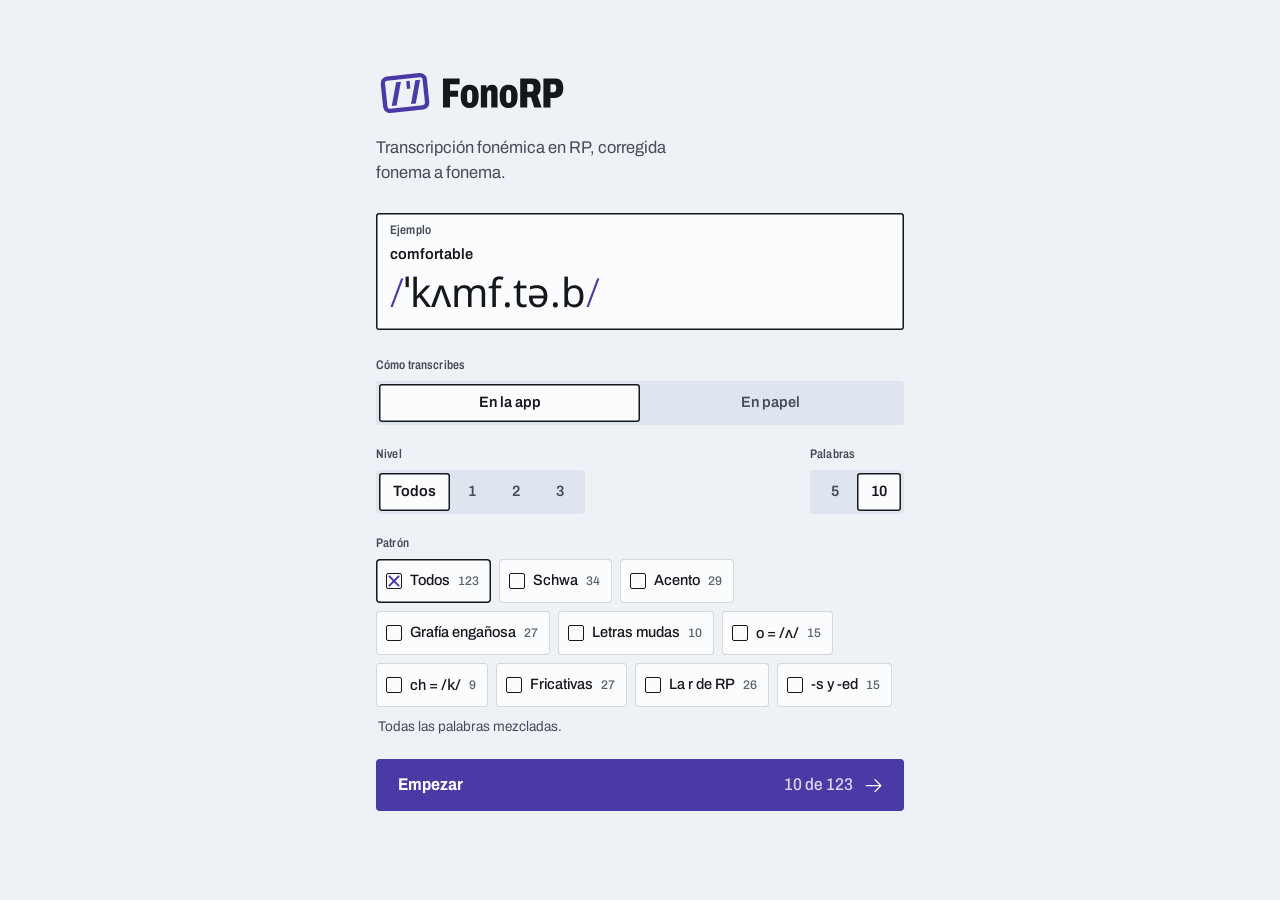
==== index.html @ c911acfd "FonoRP: corrector, app de práctica e identidad de marca - fono.js: normalizador, tokenizador, compar" ====
<!doctype html>
<html lang="es">
<head>
<meta charset="utf-8">
<meta name="viewport" content="width=device-width, initial-scale=1, viewport-fit=cover">
<title>FonoRP</title>
<meta name="description" content="Practica la transcripción fonémica en RP con corrección fonema a fonema.">
<meta name="theme-color" content="#eef1f5" media="(prefers-color-scheme: light)">
<meta name="theme-color" content="#111318" media="(prefers-color-scheme: dark)">
<meta name="apple-mobile-web-app-capable" content="yes">
<meta name="apple-mobile-web-app-status-bar-style" content="default">
<meta name="apple-mobile-web-app-title" content="FonoRP">
<link rel="icon" href="favicon.svg" type="image/svg+xml">
<link rel="apple-touch-icon" href="icons/apple-touch-icon.png">
<link rel="manifest" href="manifest.webmanifest">
<link rel="preload" href="fonts/archivo-latin-standard-normal.woff2" as="font" type="font/woff2" crossorigin>
<link rel="preload" href="fonts/noto-sans-ipa-wght.woff2" as="font" type="font/woff2" crossorigin>
<link rel="stylesheet" href="styles.css">
</head>
<body data-view="home">

<!-- Iconos: Phosphor Icons (regular), MIT. Copiados de @phosphor-icons/core. -->
<svg width="0" height="0" style="position:absolute" aria-hidden="true">
  <!-- Logo FonoRP: sello /ˈ/ (marca/fonorp-sello.svg) -->
  <symbol id="logo-mark" viewBox="0 0 120 120"><g transform="rotate(-6 60 60)" fill="currentColor">
    <path fill-rule="evenodd" d="M26 22h68a14 14 0 0 1 14 14v48a14 14 0 0 1-14 14H26a14 14 0 0 1-14-14V36a14 14 0 0 1 14-14Zm0 9a5 5 0 0 0-5 5v48a5 5 0 0 0 5 5h68a5 5 0 0 0 5-5V36a5 5 0 0 0-5-5Z"/>
    <path d="M30 84 44 36h10L40 84Z"/>
    <path d="M65 36h7v16h-7Z"/>
    <path d="M70 84 84 36h10L80 84Z"/>
  </g></symbol>
  <symbol id="i-speaker" viewBox="0 0 256 256"><path d="M155.51,24.81a8,8,0,0,0-8.42.88L77.25,80H32A16,16,0,0,0,16,96v64a16,16,0,0,0,16,16H77.25l69.84,54.31A8,8,0,0,0,160,224V32A8,8,0,0,0,155.51,24.81ZM32,96H72v64H32ZM144,207.64,88,164.09V91.91l56-43.55Zm54-106.08a40,40,0,0,1,0,52.88,8,8,0,0,1-12-10.58,24,24,0,0,0,0-31.72,8,8,0,0,1,12-10.58ZM248,128a79.9,79.9,0,0,1-20.370,53.34,8,8,0,0,1-11.92-10.67,64,64,0,0,0,0-85.33,8,8,0,1,1,11.92-10.67A79.830,79.830,0,0,1,248,128Z"/></symbol>
  <symbol id="i-backspace" viewBox="0 0 256 256"><path d="M216,40H68.53a16.08,16.08,0,0,0-13.72,7.77L9.14,123.88a8,8,0,0,0,0,8.24l45.67,76.11A16.08,16.08,0,0,0,68.53,216H216a16,16,0,0,0,16-16V56A16,16,0,0,0,216,40ZM61.67,204.12,68.53,200h0ZM216,200H68.53l-43.2-72,43.2-72H216ZM106.34,146.34,124.69,128l-18.35-18.34a8,8,0,0,1,11.32-11.32L136,116.69l18.34-18.35a8,8,0,0,1,11.320,11.32L147.31,128l18.35,18.34a8,8,0,0,1-11.32,11.32L136,139.31l-18.34,18.35a8,8,0,0,1-11.32-11.32Z"/></symbol>
  <symbol id="i-arrow-right" viewBox="0 0 256 256"><path d="M221.66,133.66l-72,72a8,8,0,0,1-11.32-11.32L196.69,136H40a8,8,0,0,1,0-16H196.69L138.34,61.66a8,8,0,0,1,11.32-11.32l72,72A8,8,0,0,1,221.66,133.66Z"/></symbol>
  <symbol id="i-x" viewBox="0 0 256 256"><path d="M205.66,194.34a8,8,0,0,1-11.32,11.32L128,139.31,61.66,205.66a8,8,0,0,1-11.32-11.32L116.69,128,50.34,61.66A8,8,0,0,1,61.66,50.34L128,116.69l66.34-66.35a8,8,0,0,1,11.32,11.32L139.31,128Z"/></symbol>
  <symbol id="i-check" viewBox="0 0 256 256"><path d="M229.66,77.66l-128,128a8,8,0,0,1-11.32,0l-56-56a8,8,0,0,1,11.32-11.32L96,188.69,218.34,66.34a8,8,0,0,1,11.32,11.32Z"/></symbol>
  <symbol id="i-redo" viewBox="0 0 256 256"><path d="M224,128a96,96,0,0,1-94.71,96H128A95.38,95.38,0,0,1,62.1,197.8a8,8,0,0,1,11-11.630A80,80,0,1,0,71.43,71.39a3.07,3.07,0,0,1-.26.25L44.59,96H72a8,8,0,0,1,0,16H24a8,8,0,0,1-8-8V56a8,8,0,0,1,16,0V85.8L60.25,60A96,96,0,0,1,224,128Z"/></symbol>
</svg>

<div class="app">

  <!-- ============ INICIO ============ -->
  <section class="view view-home" id="view-home" aria-labelledby="home-title">
    <header class="home-head">
      <h1 class="brand" id="home-title">
        <svg class="brand-logo" viewBox="0 0 389 120" role="img" aria-label="FonoRP"><use href="#logo-mark" width="120" height="120"/><g class="brand-word" transform="translate(134 30)"><g transform="translate(0 60.00) scale(0.08746 -0.08746)"><path transform="translate(0 0)" d="M52.36981773376465 0V687.5386419296265H446.26868629455566V548.4954557418823H218.5931224822998V395.73493099212646H409.23835945129395V256.3875312805176H218.5931224822998V0Z"/><path transform="translate(444 0)" d="M239.21850395202637 -12Q169.24088287353516 -12 122.119375705719 17.128838539123535Q74.99786853790283 46.25767707824707 51.09414196014404 107.3412070274353Q27.190415382385254 168.42473697662354 27.190415382385254 263.634765625Q27.190415382385254 359.37708854675293 51.09414196014404 420.19447135925293Q74.99786853790283 481.01185417175293 122.119375705719 510.2752480506897Q169.24088287353516 539.5386419296265 239.21850395202637 539.5386419296265Q309.2922487258911 539.5386419296265 356.583779335022 510.2752480506897Q403.87530994415283 481.01185417175293 428.0128893852234 420.19447135925293Q452.15046882629395 359.37708854675293 452.15046882629395 263.634765625Q452.15046882629395 168.42473697662354 428.0128893852234 107.3412070274353Q403.87530994415283 46.25767707824707 356.583779335022 17.128838539123535Q309.2922487258911 -12 239.21850395202637 -12ZM239.21850395202637 105.51383590698242Q261.7506628036499 105.51383590698242 275.0692663192749 116.62418031692505Q288.3878698348999 127.73452472686768 294.27462244033813 153.4525351524353Q300.16137504577637 179.17054557800293 300.16137504577637 221.91098308563232V304.7237825393677Q300.16137504577637 348.20103645324707 294.27462244033813 373.76872396469116Q288.3878698348999 399.33641147613525 275.0692663192749 410.68060874938965Q261.7506628036499 422.02480602264404 239.21850395202637 422.02480602264404Q217.42316150665283 422.02480602264404 204.05353260040283 410.68060874938965Q190.68390369415283 399.33641147613525 184.93170642852783 373.76872396469116Q179.17950916290283 348.20103645324707 179.17950916290283 304.7237825393677V221.91098308563232Q179.17950916290283 179.17054557800293 184.93170642852783 153.4525351524353Q190.68390369415283 127.73452472686768 204.05353260040283 116.62418031692505Q217.42316150665283 105.51383590698242 239.21850395202637 105.51383590698242Z"/><path transform="translate(905 0)" d="M43.815903663635254 0V527.5386419296265H171.14583206176758L180.37197399139404 462.08924865722656H185.16152477264404Q198.7741003036499 488.3351106643677 216.89431190490723 505.59630012512207Q235.01452350616455 522.8574895858765 258.8271927833557 531.1980657577515Q282.6398620605469 539.5386419296265 311.8611354827881 539.5386419296265Q356.9914245605469 539.5386419296265 384.6387429237366 522.1639609336853Q412.28606128692627 504.78927993774414 425.14540243148804 471.38990688323975Q438.0047435760498 437.99053382873535 438.0047435760498 388.26592445373535V0H289.71899223327637V350.0168581008911Q289.71899223327637 363.0575351715088 287.33649158477783 373.360547542572Q284.9539909362793 383.66355991363525 279.8018503189087 390.96625328063965Q274.6497097015381 398.26894664764404 266.67297077178955 402.18321228027344Q258.696231842041 406.09747791290283 247.4368190765381 406.09747791290283Q228.62585163116455 406.09747791290283 216.27962636947632 393.35758924484253Q203.9334011077881 380.6177005767822 197.96946620941162 358.24430799484253Q192.00553131103516 335.87091541290283 192.00553131103516 305.33563804626465V0Z"/><path transform="translate(1366 0)" d="M239.21850395202637 -12Q169.24088287353516 -12 122.119375705719 17.128838539123535Q74.99786853790283 46.25767707824707 51.09414196014404 107.3412070274353Q27.190415382385254 168.42473697662354 27.190415382385254 263.634765625Q27.190415382385254 359.37708854675293 51.09414196014404 420.19447135925293Q74.99786853790283 481.01185417175293 122.119375705719 510.2752480506897Q169.24088287353516 539.5386419296265 239.21850395202637 539.5386419296265Q309.2922487258911 539.5386419296265 356.583779335022 510.2752480506897Q403.87530994415283 481.01185417175293 428.0128893852234 420.19447135925293Q452.15046882629395 359.37708854675293 452.15046882629395 263.634765625Q452.15046882629395 168.42473697662354 428.0128893852234 107.3412070274353Q403.87530994415283 46.25767707824707 356.583779335022 17.128838539123535Q309.2922487258911 -12 239.21850395202637 -12ZM239.21850395202637 105.51383590698242Q261.7506628036499 105.51383590698242 275.0692663192749 116.62418031692505Q288.3878698348999 127.73452472686768 294.27462244033813 153.4525351524353Q300.16137504577637 179.17054557800293 300.16137504577637 221.91098308563232V304.7237825393677Q300.16137504577637 348.20103645324707 294.27462244033813 373.76872396469116Q288.3878698348999 399.33641147613525 275.0692663192749 410.68060874938965Q261.7506628036499 422.02480602264404 239.21850395202637 422.02480602264404Q217.42316150665283 422.02480602264404 204.05353260040283 410.68060874938965Q190.68390369415283 399.33641147613525 184.93170642852783 373.76872396469116Q179.17950916290283 348.20103645324707 179.17950916290283 304.7237825393677V221.91098308563232Q179.17950916290283 179.17054557800293 184.93170642852783 153.4525351524353Q190.68390369415283 127.73452472686768 204.05353260040283 116.62418031692505Q217.42316150665283 105.51383590698242 239.21850395202637 105.51383590698242Z"/><path transform="translate(1827 0)" d="M52.36981773376465 0V687.5386419296265H331.50703525543213Q407.87269020080566 687.5386419296265 452.42734384536743 659.6333756446838Q496.9819974899292 631.7281093597412 516.3538236618042 584.3358769416809Q535.7256498336792 536.9436445236206 535.7256498336792 478.6104049682617Q535.7256498336792 417.85763931274414 517.5397715568542 368.49757289886475Q499.3538932800293 319.13750648498535 458.5272331237793 288.63107681274414L557.9939193725586 0H381.95472526550293L306.63794136047363 240.84206771850586H218.5931224822998V0ZM218.5931224822998 371.6081132888794H305.55768489837646Q339.3878984451294 371.6081132888794 353.880322933197 398.22391080856323Q368.37274742126465 424.83970832824707 368.37274742126465 465.7279453277588Q368.37274742126465 492.92401695251465 361.9583730697632 512.4032649993896Q355.5439987182617 531.8825130462646 341.7359004020691 542.7280468940735Q327.92780208587646 553.5735807418823 303.9430208206177 553.5735807418823H218.5931224822998Z"/><path transform="translate(2376 0)" d="M52.36981773376465 0V687.5386419296265H331.5780143737793Q398.9809284210205 687.5386419296265 441.1127643585205 659.41943359375Q483.2446002960205 631.3002252578735 503.08510160446167 580.6650390625Q522.9256029129028 530.0298528671265 522.9256029129028 462.27293491363525Q522.9256029129028 392.5352773666382 501.53111267089844 339.8783965110779Q480.13662242889404 287.2215156555176 437.5786862373352 257.4302897453308Q395.02075004577637 227.63906383514404 330.5784740447998 227.63906383514404H218.5931224822998V0ZM218.5931224822998 361.8046588897705H293.6000728607178Q326.6528606414795 361.8046588897705 340.8759641647339 388.3199791908264Q355.0990676879883 414.8352994918823 355.0990676879883 457.7870273590088Q355.0990676879883 488.6943073272705 349.10137367248535 509.7078437805176Q343.1036796569824 530.7213802337646 329.17954683303833 541.4124479293823Q315.25541400909424 552.103515625 291.44718742370605 552.103515625H218.5931224822998Z"/></g></g></svg>
      </h1>
      <p class="home-sub">Transcripción fonémica en RP, corregida fonema a fonema.</p>
    </header>

    <div class="specimen" aria-hidden="true">
      <div class="field-label">Ejemplo</div>
      <div class="specimen-row">
        <span class="specimen-word" id="specimen-word">comfortable</span>
        <span class="specimen-ipa ipa"><span class="slash">/</span><span id="specimen-ipa"></span><span class="slash">/</span></span>
      </div>
    </div>

    <form class="setup" id="setup">
      <fieldset class="field">
        <legend class="field-label">Cómo transcribes</legend>
        <div class="segmented mode" id="mode-seg" role="radiogroup" aria-label="Modo"></div>
      </fieldset>

      <div class="field-row">
        <fieldset class="field">
          <legend class="field-label">Nivel</legend>
          <div class="segmented" id="level-seg" role="radiogroup" aria-label="Nivel"></div>
        </fieldset>
        <fieldset class="field">
          <legend class="field-label">Palabras</legend>
          <div class="segmented" id="size-seg" role="radiogroup" aria-label="Palabras por tanda"></div>
        </fieldset>
      </div>

      <fieldset class="field">
        <legend class="field-label">Patrón</legend>
        <div class="chips" id="pattern-chips" role="radiogroup" aria-label="Patrón"></div>
        <p class="pattern-desc" id="pattern-desc"></p>
      </fieldset>

      <button class="btn-primary btn-start" type="submit" id="start-btn">
        <span>Empezar</span>
        <span class="btn-count" id="start-count"></span>
        <svg class="icon" aria-hidden="true"><use href="#i-arrow-right"/></svg>
      </button>
      <p class="setup-empty" id="setup-empty" hidden>No hay palabras con este patrón en este nivel. Prueba otro nivel.</p>
    </form>
  </section>

  <!-- ============ EJERCICIO ============ -->
  <section class="view view-drill" id="view-drill" aria-label="Ejercicio">
    <header class="topbar">
      <button class="icon-btn" id="quit-btn" type="button" aria-label="Salir de la tanda">
        <svg class="icon" aria-hidden="true"><use href="#i-x"/></svg>
      </button>
      <div class="formhead">
        <div class="fh-cell fh-ex">
          <span class="field-label">Ejercicio</span>
          <span class="fh-val" id="progress-count" aria-live="polite"></span>
          <ol class="progress" id="progress" aria-hidden="true"></ol>
        </div>
        <div class="fh-cell fh-meta">
          <span class="field-label">Nivel</span>
          <span class="fh-val" id="meta-level"></span>
        </div>
        <div class="fh-cell fh-pat">
          <span class="field-label">Patrón</span>
          <span class="fh-val fh-pats" id="meta-patterns"></span>
        </div>
      </div>
    </header>

    <div class="stage" id="stage">
      <div class="stage-inner" id="stage-inner">
        <div class="prompt">
          <div class="field-label">Palabra</div>
          <div class="prompt-row">
            <h2 class="word" id="word" lang="en"></h2>
            <button class="audio-btn" id="audio-btn" type="button" aria-label="Escuchar la palabra" hidden>
              <svg class="icon" aria-hidden="true"><use href="#i-speaker"/></svg>
            </button>
          </div>
        </div>

        <div class="answer-block" id="answer-block">
          <div class="field-label">Transcripción</div>
          <div class="answer" id="answer" aria-live="polite">
            <span class="answer-tokens ipa" id="answer-tokens"></span><span class="caret" aria-hidden="true"></span>
            <button class="clear-btn" id="clear-btn" type="button" aria-label="Borrar toda la transcripción" hidden>
              <svg class="icon" aria-hidden="true"><use href="#i-x"/></svg>
            </button>
          </div>
          <div class="stamp" id="stamp" aria-hidden="true" hidden><span class="stamp-main" id="stamp-main"></span><span class="stamp-sub">Tribunal FonoRP</span></div>
        </div>
        <p class="answer-hint" id="answer-hint"></p>

        <div class="feedback" id="feedback" role="status" aria-live="polite" hidden></div>
      </div>
    </div>

    <div class="keyboard" id="keyboard" role="group" aria-label="Tabla de fonemas">
      <div class="kb-vowels" id="kb-vowels"></div>
      <div class="kb-consonants" id="kb-consonants"></div>
      <div class="kb-actions">
        <button class="key key-mark" type="button" data-sym="ˈ" aria-label="Acento primario"><span class="key-sym ipa">ˈ</span><span class="key-ex">tónica</span></button>
        <button class="key key-mark" type="button" data-sym="ˌ" aria-label="Acento secundario"><span class="key-sym ipa">ˌ</span><span class="key-ex">2ª</span></button>
        <button class="key key-mark" type="button" data-sym="." aria-label="Límite de sílaba"><span class="key-sym ipa">.</span><span class="key-ex">sílaba</span></button>
        <button class="key key-del" type="button" id="del-btn" aria-label="Borrar último fonema">
          <svg class="icon" aria-hidden="true"><use href="#i-backspace"/></svg>
        </button>
        <button class="btn-primary btn-check" type="button" id="check-btn">
          <span class="btn-label" id="check-label">Comprobar</span>
        </button>
      </div>
    </div>
  </section>

  <!-- ============ RESUMEN ============ -->
  <section class="view view-summary" id="view-summary" aria-labelledby="summary-title">
    <div class="summary">
      <h2 class="summary-title" id="summary-title">Acta de la tanda</h2>
      <div class="summary-score">
        <div class="stamp stamp-score is-in" aria-hidden="true"><span class="stamp-main"><span id="summary-ok">0</span>/<span id="summary-total">0</span></span><span class="stamp-sub">Tribunal FonoRP</span></div>
        <p class="summary-line" id="summary-line"></p>
      </div>
      <p class="sr-only" id="summary-sr"></p>
      <div class="summary-patterns" id="summary-patterns"></div>
      <ul class="summary-misses" id="summary-misses"></ul>
      <div class="summary-actions">
        <button class="btn-primary" type="button" id="retry-btn">
          <svg class="icon" aria-hidden="true"><use href="#i-redo"/></svg><span>Repetir fallos</span>
        </button>
        <button class="btn-secondary" type="button" id="again-btn">Nueva tanda</button>
        <button class="btn-ghost" type="button" id="home-btn">Inicio</button>
      </div>
    </div>
  </section>

</div>

<script src="fono.js"></script>
<script src="app.js"></script>
</body>
</html>
---- styles.css ----
/* FonoRP · Acta del tribunal
   Mundo: papelería de oposición. Papel de oficio, filetes de tinta de 1.5px, casillas.
   Tinta de tampón violeta = marca y sello APTO. Boli rojo del corrector = error y sello REVISAR.
   Formas: casillas y campos 3px, controles 4px, sello 6px. Nada en píldora. */

@font-face {
  font-family: 'Archivo';
  src: url(fonts/archivo-latin-standard-normal.woff2) format('woff2-variations');
  font-weight: 100 900; font-stretch: 62% 125%; font-display: swap;
}
@font-face {
  font-family: 'IPA';
  src: url(fonts/noto-sans-latin-wght-normal.woff2) format('woff2-variations');
  font-weight: 100 900; font-display: swap; unicode-range: U+0000-00FF;
}
@font-face {
  font-family: 'IPA';
  src: url(fonts/noto-sans-ipa-wght.woff2) format('woff2-variations');
  font-weight: 100 900; font-display: swap; unicode-range: U+014B, U+0250-02FF, U+0329, U+1D00-1DBF;
}
@font-face {
  font-family: 'IPA';
  src: url(fonts/noto-sans-theta-wght.woff2) format('woff2-variations');
  font-weight: 100 900; font-display: swap; unicode-range: U+03B8;
}

:root {
  color-scheme: light dark;
  /* Papel y tinta */
  --bg: #eef1f5;
  --surface: #fbfcfd;
  --surface-2: #dfe5ee;
  --ink: #14171c;
  --muted: #464d58;
  --faint: #59616d;
  --rule: #14171c;
  --rule-soft: rgb(20 23 28 / .16);
  /* Tampón (marca) */
  --stamp: #4a3aa6;
  --stamp-ink: #ffffff;
  --stamp-soft: rgb(74 58 166 / .12);
  --stamp-hover: #3c2e8c;
  /* Boli rojo del corrector */
  --pen: #bf2f1b;
  --pen-soft: rgb(191 47 27 / .1);
  --warn: #8a5808;
  --warn-soft: rgb(138 88 8 / .12);
  /* Bandeja de la tabla fonémica */
  --tray: #14171c;
  --z-vowel: #d9e1ec;
  --z-diph: #cdc5f3;
  --z-cons: #f6f7f9;
  --z-ink: #14171c;
  --z-ex: #3f4752;
  --z-extra-line: #8a93a1;
  --z-extra-ink: #eef1f5;
  --z-mark: #272c35;
  --z-mark-ink: #c3b9f7;
  --z-mark-ex: #b3bac5;
  --shadow: 0 1px 2px rgb(20 23 40 / .06), 0 10px 28px rgb(20 23 40 / .07);

  --ease-out: cubic-bezier(0.23, 1, 0.32, 1);
  --ease-stamp: cubic-bezier(0.2, 1.3, 0.4, 1);

  --font-ui: 'Archivo', ui-sans-serif, system-ui, -apple-system, sans-serif;
  --font-ipa: 'IPA', 'Noto Sans', 'Lucida Sans Unicode', 'Arial Unicode MS', sans-serif;

  --gutter: 16px;
  --line: 1.5px;
  --r-box: 3px;
  --r-ctl: 4px;
  --safe-t: env(safe-area-inset-top, 0px);
  --safe-b: env(safe-area-inset-bottom, 0px);
}

@media (prefers-color-scheme: dark) {
  :root {
    --bg: #111318;
    --surface: #191c23;
    --surface-2: #252a35;
    --ink: #e9edf3;
    --muted: #b0b8c4;
    --faint: #98a1ae;
    --rule: #aeb7c4;
    --rule-soft: rgb(233 237 243 / .14);
    --stamp: #ab9ff2;
    --stamp-ink: #17122f;
    --stamp-soft: rgb(171 159 242 / .15);
    --stamp-hover: #c0b6f6;
    --pen: #ff7d61;
    --pen-soft: rgb(255 125 97 / .13);
    --warn: #e8b04b;
    --warn-soft: rgb(232 176 75 / .14);
    --tray: #08090c;
    --z-vowel: #2e3a4d;
    --z-diph: #3f3577;
    --z-cons: #1a1d24;
    --z-ink: #e9edf3;
    --z-ex: #aab3bf;
    --z-extra-line: #6b7482;
    --z-extra-ink: #e9edf3;
    --z-mark: #171a21;
    --z-mark-ink: #ab9ff2;
    --z-mark-ex: #a3abb7;
    --shadow: 0 1px 2px rgb(0 0 0 / .35), 0 10px 28px rgb(0 0 0 / .3);
  }
}

*, *::before, *::after { box-sizing: border-box; }
html { -webkit-text-size-adjust: 100%; caret-color: var(--stamp); scrollbar-color: var(--rule-soft) transparent; }
body {
  margin: 0; background: var(--bg); color: var(--ink);
  font: 400 16px/1.45 var(--font-ui); font-stretch: 96%;
  -webkit-font-smoothing: antialiased; -webkit-tap-highlight-color: transparent; overscroll-behavior: none;
}
::selection { background: var(--stamp-soft); color: var(--ink); }
button { font: inherit; color: inherit; background: none; border: 0; padding: 0; cursor: pointer; touch-action: manipulation; }
button:focus-visible, [tabindex]:focus-visible { outline: 2px solid var(--stamp); outline-offset: 2px; }
fieldset { border: 0; margin: 0; padding: 0; min-width: 0; }
.ipa { font-family: var(--font-ipa); }
.icon { width: 1.25em; height: 1.25em; fill: currentColor; flex: none; }
.sr-only { position: absolute; width: 1px; height: 1px; overflow: hidden; clip-path: inset(50%); white-space: nowrap; }
[hidden] { display: none !important; }

/* Etiqueta de campo de formulario: pequeña, condensada, sin mayúsculas forzadas */
.field-label { font-size: 12.5px; font-weight: 600; font-stretch: 80%; color: var(--muted); letter-spacing: .01em; line-height: 1.2; }

/* ---------- Vistas ---------- */
.app { min-height: 100dvh; }
.view { display: none; }
body[data-view="home"] .view-home,
body[data-view="drill"] .view-drill,
body[data-view="summary"] .view-summary { display: grid; animation: view-in 240ms var(--ease-out); }
@keyframes view-in { from { opacity: 0; transform: translateY(6px); } }

/* ---------- Botones ---------- */
.btn-primary, .btn-secondary, .btn-ghost {
  display: inline-flex; align-items: center; justify-content: center; gap: 10px;
  min-height: 52px; padding: 0 20px; border-radius: var(--r-ctl);
  font-weight: 700; font-stretch: 88%; font-size: 17px; white-space: nowrap;
  transition: transform 140ms var(--ease-out), background-color 160ms ease, opacity 160ms ease;
}
.btn-primary { background: var(--stamp); color: var(--stamp-ink); }
.btn-secondary { background: transparent; color: var(--ink); box-shadow: inset 0 0 0 var(--line) var(--rule); }
.btn-ghost { color: var(--muted); }
.btn-primary:active, .btn-secondary:active, .btn-ghost:active { transform: scale(0.97); }
.btn-primary:disabled { opacity: .4; cursor: default; transform: none; }
.icon-btn {
  width: 44px; height: 44px; border-radius: var(--r-ctl); display: grid; place-items: center; color: var(--ink); flex: none;
  transition: transform 140ms var(--ease-out), background-color 160ms ease;
}
.icon-btn:active { transform: scale(0.92); background: var(--surface-2); }
@media (hover: hover) and (pointer: fine) {
  .btn-primary:hover:not(:disabled) { background: var(--stamp-hover); }
  .btn-secondary:hover { background: var(--surface-2); }
  .btn-ghost:hover { color: var(--ink); }
  .icon-btn:hover { background: var(--surface-2); }
}

/* ---------- Inicio ---------- */
.view-home {
  max-width: 560px; margin: 0 auto; min-height: 100dvh; align-content: start; gap: 28px;
  padding: calc(var(--safe-t) + 36px) var(--gutter) calc(var(--safe-b) + 24px);
}
.brand { margin: 0; line-height: 0; }
.brand-logo { height: 58px; width: auto; color: var(--stamp); }
.brand-word { fill: var(--ink); }
.home-sub { margin: 14px 0 0; color: var(--muted); font-size: 17px; max-width: 34ch; }

.specimen {
  background: var(--surface); box-shadow: inset 0 0 0 var(--line) var(--rule); border-radius: var(--r-box);
  padding: 10px 14px 14px; display: grid; gap: 6px; min-height: 104px;
}
.specimen-row { display: grid; gap: 2px; }
.specimen-word { font-size: 15px; font-weight: 600; transition: opacity 200ms ease; }
.specimen-ipa { font-size: clamp(30px, 9vw, 40px); line-height: 1.2; white-space: nowrap; overflow: hidden; }
.specimen-ipa .tok { display: inline-block; animation: tok-in 180ms var(--ease-out) both; }
.specimen.is-leaving .specimen-word, .specimen.is-leaving #specimen-ipa { opacity: 0; transition: opacity 180ms ease; }
.slash { color: var(--stamp); font-family: var(--font-ipa); font-weight: 300; }

.setup { display: grid; gap: 22px; }
.field .field-label { margin-bottom: 8px; padding: 0; }
.field-row { display: grid; grid-template-columns: 1fr auto; gap: 16px; }

/* Patrones: casillas de formulario que se marcan con una cruz */
.chips { display: flex; flex-wrap: wrap; gap: 8px; }
.chip {
  min-height: 44px; padding: 0 12px 0 10px; border-radius: var(--r-ctl); display: inline-flex; align-items: center; gap: 8px;
  background: var(--surface); box-shadow: inset 0 0 0 1px var(--rule-soft); font-size: 15px; font-weight: 500;
  transition: transform 140ms var(--ease-out), box-shadow 160ms ease, background-color 160ms ease;
}
.chip-box {
  width: 16px; height: 16px; flex: none; border: var(--line) solid var(--rule); border-radius: 2px; position: relative;
}
.chip-box::before, .chip-box::after {
  content: ''; position: absolute; left: 50%; top: 50%; width: 15px; height: 2px; border-radius: 1px; background: var(--stamp);
  transform: translate(-50%, -50%) rotate(45deg) scaleX(0); transition: transform 160ms var(--ease-out);
}
.chip-box::after { transform: translate(-50%, -50%) rotate(-45deg) scaleX(0); transition-delay: 60ms; }
.chip[aria-checked="true"] { box-shadow: inset 0 0 0 var(--line) var(--rule); }
.chip[aria-checked="true"] .chip-box::before { transform: translate(-50%, -50%) rotate(45deg) scaleX(1); }
.chip[aria-checked="true"] .chip-box::after { transform: translate(-50%, -50%) rotate(-45deg) scaleX(1); }
.chip-count { font-size: 12.5px; color: var(--faint); font-variant-numeric: tabular-nums; }
.chip:active { transform: scale(0.97); }
.chip .ipa { font-size: 15px; }
.pattern-desc { margin: 10px 2px 0; font-size: 14px; color: var(--muted); min-height: 1.45em; }

.segmented {
  display: inline-grid; grid-auto-flow: column; grid-auto-columns: minmax(44px, auto);
  padding: 3px; border-radius: var(--r-ctl); background: var(--surface-2); position: relative; isolation: isolate;
}
.seg { min-height: 38px; padding: 0 14px; border-radius: 3px; font-size: 15px; font-weight: 600; color: var(--muted); transition: color 200ms ease; position: relative; z-index: 1; }
.seg[aria-checked="true"] { color: var(--ink); }
.seg-thumb {
  position: absolute; top: 3px; bottom: 3px; left: 0; border-radius: 3px; z-index: 0;
  background: var(--surface); box-shadow: inset 0 0 0 var(--line) var(--rule);
  transition: transform 240ms var(--ease-out), width 240ms var(--ease-out);
}
.segmented.mode { display: grid; grid-auto-columns: 1fr; }

.btn-start {
  width: 100%; justify-content: space-between; padding: 0 20px 0 22px;
  position: sticky; bottom: calc(var(--safe-b) + 12px); z-index: 3; box-shadow: 0 0 0 12px var(--bg);
}
.btn-count { margin-left: auto; font-weight: 500; opacity: .8; font-variant-numeric: tabular-nums; }
.setup-empty { margin: -8px 0 0; color: var(--pen); font-size: 14px; }

/* ---------- Ejercicio ---------- */
.view-drill { height: 100dvh; grid-template-rows: auto minmax(0, 1fr) auto; padding-top: var(--safe-t); }
.topbar { display: flex; align-items: stretch; gap: 6px; padding: 8px var(--gutter) 4px 6px; }
.formhead {
  flex: 1; display: grid; grid-template-columns: auto auto minmax(0, 1fr); min-width: 0;
  box-shadow: inset 0 0 0 var(--line) var(--rule); border-radius: var(--r-box); background: var(--surface);
}
.fh-cell { padding: 5px 9px 6px; display: grid; align-content: start; gap: 1px; min-width: 0; }
.fh-cell + .fh-cell { box-shadow: inset var(--line) 0 0 var(--rule); }
.fh-val { font-size: 15px; font-weight: 700; font-stretch: 85%; font-variant-numeric: tabular-nums; white-space: nowrap; overflow: hidden; text-overflow: ellipsis; }
.fh-pats { font-weight: 600; }
.progress { list-style: none; margin: 3px 0 0; padding: 0; display: flex; gap: 3px; }
.progress li { width: 8px; height: 8px; border: 1.5px solid var(--rule); border-radius: 1px; transition: background-color 200ms ease, border-color 200ms ease; }
.progress li.is-current { border-color: var(--stamp); background: var(--stamp-soft); }
.progress li.is-ok, .progress li.is-warn { background: var(--ink); }
.progress li.is-bad { background: var(--pen); border-color: var(--pen); }

.stage { overflow-y: auto; overscroll-behavior: contain; -webkit-overflow-scrolling: touch; }
.stage-inner { padding: 10px var(--gutter) 20px; display: grid; grid-template-columns: minmax(0, 1fr); gap: 12px; align-content: start; min-height: 100%; }
.stage-inner > *, .feedback > * { min-width: 0; }
.stage-inner.is-leaving { opacity: 0; transform: translateX(-14px); transition: opacity 150ms ease, transform 150ms ease; }
.stage-inner.is-entering { animation: stage-in 260ms var(--ease-out); }
@keyframes stage-in { from { opacity: 0; transform: translateX(18px); } }

.prompt { background: var(--surface); box-shadow: inset 0 0 0 var(--line) var(--rule); border-radius: var(--r-box); padding: 8px 12px 12px; }
.prompt-row { display: flex; align-items: center; gap: 12px; margin-top: 2px; }
.word {
  margin: 0; font-weight: 850; font-stretch: 70%; letter-spacing: -0.025em; line-height: 1;
  font-size: var(--word-size, 64px); overflow-wrap: anywhere; flex: 1; min-width: 0;
}
.stage.is-review .word { font-size: min(var(--word-size, 64px), 40px); }
.audio-btn {
  width: 48px; height: 48px; border-radius: var(--r-ctl); flex: none; display: grid; place-items: center;
  box-shadow: inset 0 0 0 var(--line) var(--rule); color: var(--stamp); position: relative;
  transition: transform 140ms var(--ease-out);
}
.audio-btn:active { transform: scale(0.92); }
.audio-btn::after { content: ''; position: absolute; inset: 0; border-radius: inherit; box-shadow: 0 0 0 2px var(--stamp); opacity: 0; }
.audio-btn.is-speaking::after { animation: ring 1.1s var(--ease-out) infinite; }
@keyframes ring { 0% { opacity: .55; transform: scale(1); } 100% { opacity: 0; transform: scale(1.4); } }
.voice-note { margin: 6px 0 0; font-size: 12.5px; color: var(--faint); animation: fade-in 240ms ease; }
@keyframes fade-in { from { opacity: 0; } }

/* Transcripción: una casilla por fonema */
.answer-block { position: relative; display: grid; gap: 6px; }
.answer {
  display: flex; align-items: center; flex-wrap: wrap; gap: 4px; min-height: 56px; padding-right: 48px; position: relative;
  font-size: clamp(22px, 6.6vw, 28px); line-height: 1;
}
.answer-tokens { display: contents; }
.answer .tok {
  min-width: 34px; height: 48px; padding: 0 5px; display: inline-flex; align-items: center; justify-content: center;
  background: var(--surface); box-shadow: inset 0 0 0 var(--line) var(--rule); border-radius: 2px;
}
.answer .tok-mark { min-width: 18px; padding: 0 2px; color: var(--stamp); box-shadow: none; background: transparent; border: var(--line) dashed var(--stamp); }
.answer .tok-dot { min-width: 14px; padding: 0; box-shadow: none; background: transparent; color: var(--faint); }
.answer .tok-new { animation: tok-in 150ms var(--ease-out); }
@keyframes tok-in { from { opacity: 0; transform: translateY(5px); } }
.caret { width: 34px; height: 48px; border-radius: 2px; position: relative; flex: none; box-shadow: inset 0 0 0 var(--line) var(--rule-soft); }
.caret::after {
  content: ''; position: absolute; left: 50%; top: 11px; bottom: 11px; width: 2px; margin-left: -1px; background: var(--stamp);
  animation: blink 1.05s steps(1) infinite;
}
@keyframes blink { 50% { opacity: 0; } }
.answer.is-locked .caret { display: none; }
.answer.is-nudge .caret { box-shadow: inset 0 0 0 var(--line) var(--pen); }
.clear-btn {
  position: absolute; right: 0; top: 50%; translate: 0 -50%; width: 44px; height: 44px; border-radius: var(--r-ctl);
  display: grid; place-items: center; color: var(--muted); transition: transform 140ms var(--ease-out);
}
.clear-btn:active { transform: scale(0.9); }
.answer-hint { margin: -2px 0 0; font-size: 13.5px; color: var(--muted); }
.answer-hint .ipa { color: var(--stamp); font-size: 1.3em; line-height: 1; }
.answer-hint.is-nudge { color: var(--pen); }

/* ---------- El sello (movimiento de firma) ---------- */
.stamp {
  --stamp-c: var(--stamp);
  position: absolute; right: 14px; top: -22px; z-index: 2; pointer-events: none;
  display: grid; justify-items: center; gap: 0; padding: 3px 9px 4px;
  color: var(--stamp-c); border: 3px solid var(--stamp-c); border-radius: 6px;
  background: color-mix(in srgb, var(--bg) 72%, transparent);
  transform: rotate(-7deg); opacity: .94;
}
.stamp.is-bad { --stamp-c: var(--pen); }
#stamp { top: -16px; padding: 4px 10px 3px; }
#stamp .stamp-sub { display: none; }
.stamp-main { font-weight: 900; font-stretch: 72%; font-size: 18px; line-height: 1; letter-spacing: .04em; font-variant-numeric: tabular-nums; }
.stamp-sub { font-size: 11px; font-weight: 700; font-stretch: 80%; letter-spacing: .08em; text-transform: uppercase; }
.stamp.is-in { animation: stamp-down 300ms var(--ease-stamp) both; }
@keyframes stamp-down {
  0% { opacity: 0; transform: rotate(-12deg) scale(1.6); }
  60% { opacity: .96; }
  100% { opacity: .94; transform: rotate(-7deg) scale(1); }
}
.answer-block.is-stamped .answer { animation: press 300ms ease-out; }
@keyframes press { 45% { transform: translateY(1.5px); } }

/* ---------- Modo papel ---------- */
.paper-card { background: var(--surface); box-shadow: inset 0 0 0 var(--line) var(--rule); border-radius: var(--r-box); padding: 14px 16px 16px; display: grid; gap: 4px; }
.paper-card strong { font-size: 17px; }
.paper-card p { margin: 0; color: var(--muted); font-size: 15px; max-width: 36ch; }

/* ---------- Corrección ---------- */
.feedback { display: grid; gap: 14px; }
.feedback > * { animation: fb-in 300ms var(--ease-out) both; animation-delay: calc(80ms + var(--d, 0) * 60ms); }
@keyframes fb-in { from { opacity: 0; transform: translateY(6px); } }

.verdict { font-weight: 700; font-stretch: 85%; font-size: 17px; }
.verdict.ok { color: var(--stamp); } .verdict.warn { color: var(--warn); } .verdict.bad { color: var(--pen); } .verdict.neutral { color: var(--ink); }

.model { background: var(--surface); box-shadow: inset 0 0 0 var(--line) var(--rule); border-radius: var(--r-box); padding: 8px 12px 12px; display: grid; gap: 2px; }
.model-ipa { font-family: var(--font-ipa); font-size: clamp(32px, 9.5vw, 44px); line-height: 1.2; }
.model-ipa .tok-mark { color: var(--stamp); }
.model-ipa .tok-dot { color: var(--faint); }
.model-alt { font-size: 14px; color: var(--muted); }
.model-alt .ipa { color: var(--ink); font-size: 17px; }
.model-alt .tok-mark { color: var(--stamp); }

/* Tú / RP en las casillas de la transcripción: misma línea base, salto de línea como la respuesta */
.answer.is-diff { align-items: flex-start; row-gap: 8px; padding-right: 0; }
.dcol { display: inline-grid; grid-template-rows: 13px 44px 26px; gap: 2px; justify-items: stretch; animation: cell-in 240ms var(--ease-out) both; animation-delay: calc(140ms + var(--i, 0) * 30ms); }
@keyframes cell-in { from { opacity: 0; transform: translateY(5px); } }
.dnum { position: relative; z-index: 3; font-family: var(--font-ui); font-size: 12px; font-weight: 800; color: var(--pen); text-align: center; line-height: 14px; font-variant-numeric: tabular-nums; }
.dcell { min-width: 34px; padding: 0 5px; border-radius: 2px; display: flex; align-items: center; justify-content: center; position: relative; }
.dcell.you { background: var(--surface); box-shadow: inset 0 0 0 var(--line) var(--rule); }
.dcell.rp { color: var(--muted); font-size: .78em; }
.dcell.you.is-bad { box-shadow: inset 0 0 0 var(--line) var(--pen); color: var(--pen); background: var(--pen-soft); }
.dcell.you.is-bad::after {
  content: ''; position: absolute; left: 4px; right: 4px; top: 50%; height: 2.5px; border-radius: 2px; background: currentColor;
  transform: rotate(-14deg) scaleX(0); transform-origin: left; animation: strike 220ms var(--ease-out) forwards;
  animation-delay: calc(380ms + var(--i, 0) * 30ms);
}
@keyframes strike { to { transform: rotate(-14deg) scaleX(1); } }
.dcell.you.is-gap { background: transparent; box-shadow: none; border: var(--line) dashed var(--pen); }
.dcell.rp.is-need { color: var(--ink); font-weight: 600; }
.dcell.rp.is-empty { color: var(--faint); }
.dcell .m { color: var(--stamp); }
.dcell .m.is-bad { color: var(--pen); }
.dcell .m.is-warn { color: var(--warn); }
/* Acento primario: más peso que el secundario (sin duplicar el trazo, que se confundiría con ") */
.tok-primary, .m-primary { font-weight: 800; }

.issues { list-style: none; margin: 0; padding: 0; display: grid; gap: 10px; }
.issue { display: grid; grid-template-columns: 22px 1fr; gap: 10px; font-size: 15.5px; line-height: 1.45; }
.issue-n {
  width: 22px; height: 22px; border-radius: 2px; display: grid; place-items: center; margin-top: 1px;
  font-size: 12px; font-weight: 800; box-shadow: inset 0 0 0 var(--line) var(--pen); color: var(--pen);
}
.issue.warn .issue-n { box-shadow: inset 0 0 0 var(--line) var(--warn); color: var(--warn); }
.issue.typical .issue-n { background: var(--pen); color: var(--surface); }
.issue .ipa { font-size: 1.08em; }
.issues-toggle, .fix-link {
  justify-self: start; font-size: 15px; font-weight: 700; font-stretch: 88%; color: var(--stamp); min-height: 44px;
  text-decoration: underline; text-underline-offset: 3px; text-decoration-thickness: 1.5px;
}

.note { padding: 10px 12px 12px; border-radius: var(--r-box); background: var(--surface); box-shadow: inset 0 0 0 1px var(--rule-soft); }
.note .field-label { color: var(--stamp); margin-bottom: 3px; }
.note p { margin: 0; font-size: 15.5px; }
.note .ipa { font-size: 1.06em; }

/* ---------- Tabla fonémica: bandeja de tinta con zonas de color plano ---------- */
.keyboard { padding: 8px 8px calc(var(--safe-b) + 8px); display: grid; gap: 7px; background: var(--tray); }
.kb-vowels {
  display: grid; gap: 4px;
  grid-template-columns: repeat(4, minmax(0, 1fr)) 3px repeat(3, minmax(0, 1fr)) 3px minmax(0, 1fr);
}
.kb-consonants, .kb-actions { display: grid; gap: 4px; grid-template-columns: repeat(8, minmax(0, 1fr)); }
.key {
  min-height: 48px; border-radius: 3px; background: var(--z-cons); color: var(--z-ink); position: relative;
  display: flex; flex-direction: column; align-items: center; justify-content: center;
  overflow: hidden; user-select: none; -webkit-user-select: none;
  transition: transform 110ms var(--ease-out), background-color 200ms ease, color 200ms ease, opacity 220ms ease, box-shadow 200ms ease;
  transition-delay: 0ms, var(--kd, 0ms), var(--kd, 0ms), var(--kd, 0ms), var(--kd, 0ms);
}
.kb-vowels .key { background: var(--z-vowel); }
.kb-vowels .key.key-diph { background: var(--z-diph); }
.kb-vowels .key.key-extra { background: transparent; color: var(--z-extra-ink); box-shadow: none; border: var(--line) dashed var(--z-extra-line); }
.kb-vowels .key.key-extra .key-ex { color: var(--z-mark-ex); }
.key:active { transform: scale(0.93); }
.key-sym { font-family: var(--font-ipa); font-size: 19px; line-height: 1.15; }
.key-ex { font-size: 11px; font-stretch: 85%; line-height: 1.1; color: var(--z-ex); max-width: 100%; padding: 0 2px; white-space: nowrap; overflow: hidden; }
.key-mark, .key-del { background: var(--z-mark); color: var(--z-mark-ink); }
.key-mark .key-ex { color: var(--z-mark-ex); }
.key-mark .key-sym { font-size: 24px; line-height: 1; height: 22px; display: flex; align-items: center; }
.key-mark[data-sym="ˈ"] .key-sym { transform: translateY(5px); }
.key-mark[data-sym="ˌ"] .key-sym { transform: translateY(-7px); }
.key-mark[data-sym="."] .key-sym { transform: translateY(-5px); }
.key-del { color: var(--z-extra-ink); }
.key-del .icon { width: 22px; height: 22px; }
.btn-check { grid-column: span 4; min-height: 48px; font-size: 16.5px; }
.btn-label { display: inline-block; transition: opacity 160ms ease, filter 160ms ease; }
.btn-label.is-swapping { opacity: 0; filter: blur(3px); }
@media (hover: hover) and (pointer: fine) {
  .key:hover { filter: brightness(1.06); }
}

/* Revisión: la tabla resalta los sonidos de la palabra */
.keyboard.is-review .kb-vowels .key, .keyboard.is-review .kb-consonants .key { pointer-events: none; opacity: .28; }
.keyboard.is-review .key.in-word { opacity: 1; box-shadow: inset 0 0 0 2.5px var(--stamp); }
.keyboard.is-review .key.missed { opacity: 1; box-shadow: inset 0 0 0 2.5px var(--pen); }
.keyboard.is-review .key-mark, .keyboard.is-review .key-del { opacity: .3; pointer-events: none; }
.keyboard.is-paper .kb-actions .key { display: none; }
.keyboard.is-paper.is-collapsed .kb-vowels, .keyboard.is-paper.is-collapsed .kb-consonants { display: none; }
.paper-actions { grid-column: 1 / -1; display: grid; grid-template-columns: 1fr 1fr; gap: 6px; }
.paper-actions .btn-primary, .paper-actions .btn-secondary { min-height: 48px; }
.paper-actions .btn-secondary { color: var(--z-extra-ink); box-shadow: inset 0 0 0 var(--line) var(--z-extra-line); }
.paper-actions .wide { grid-column: 1 / -1; }

@media (max-width: 899px) {
  .keyboard.is-review { gap: 4px; padding-top: 6px; }
  .keyboard.is-review .kb-vowels, .keyboard.is-review .kb-consonants { gap: 3px; }
  .keyboard.is-review .kb-vowels .key, .keyboard.is-review .kb-consonants .key { min-height: 25px; }
  .keyboard.is-review .key-sym { font-size: 16px; }
  .keyboard.is-review .key-ex { display: none; }
  .keyboard.is-review .kb-actions .key { min-height: 44px; }
}

/* ---------- Acta de la tanda ---------- */
.view-summary { max-width: 560px; margin: 0 auto; min-height: 100dvh; padding: calc(var(--safe-t) + 40px) var(--gutter) calc(var(--safe-b) + 24px); }
.summary { display: grid; gap: 16px; align-content: start; }
.summary-title { margin: 0; font-size: 34px; font-weight: 850; font-stretch: 72%; letter-spacing: -0.02em; line-height: 1.05; }
.summary-score { display: flex; align-items: center; gap: 22px; padding: 14px 0 6px; }
.stamp-score { position: static; padding: 8px 18px 9px; flex: none; gap: 2px; }
.stamp-score .stamp-main { font-size: 64px; letter-spacing: 0; }
.summary-line { margin: 0; font-size: 16.5px; max-width: 26ch; }
.summary-patterns { display: flex; flex-wrap: wrap; gap: 8px; }
.summary-patterns span { padding: 6px 10px; border-radius: var(--r-ctl); box-shadow: inset 0 0 0 var(--line) var(--pen); color: var(--pen); font-size: 14px; font-weight: 600; }
.summary-misses { list-style: none; margin: 4px 0 0; padding: 0; display: grid; box-shadow: inset 0 0 0 var(--line) var(--rule); border-radius: var(--r-box); background: var(--surface); }
.summary-misses:empty { display: none; }
.summary-misses li {
  display: flex; justify-content: space-between; align-items: baseline; gap: 12px; padding: 11px 12px;
  animation: fb-in 280ms var(--ease-out) both; animation-delay: calc(200ms + var(--i, 0) * 45ms);
}
.summary-misses li + li { box-shadow: inset 0 var(--line) 0 var(--rule); }
.summary-misses .w { font-weight: 700; font-size: 18px; }
.summary-misses .ipa { font-size: 19px; color: var(--muted); }
.summary-actions { display: grid; gap: 10px; margin-top: 14px; }

/* ---------- Escritorio ---------- */
@media (min-width: 900px) {
  .view-drill {
    grid-template-columns: minmax(0, 1fr) 500px; grid-template-rows: auto minmax(0, 1fr);
    max-width: 1180px; margin: 0 auto; column-gap: 32px; padding: 16px 24px;
  }
  .topbar { grid-column: 1 / -1; }
  .stage-inner { padding: 20px 4px; gap: 16px; }
  .keyboard { align-self: start; margin-top: 20px; border-radius: var(--r-box); padding: 12px; box-shadow: var(--shadow); }
  .key { min-height: 54px; }
  .key-sym { font-size: 21px; }
  .key-ex { font-size: 11.5px; }
  .view-home { padding-top: 64px; }
}

/* ---------- Movimiento reducido ---------- */
@media (prefers-reduced-motion: reduce) {
  /* Se mantienen los fundidos (comunican el cambio de estado); se quita todo desplazamiento. */
  body[data-view] .view, .stage-inner.is-entering, .feedback > *, .dcol, .summary-misses li,
  .answer .tok-new, .specimen-ipa .tok, .stamp.is-in { animation-name: fade-in !important; animation-duration: 200ms !important; }
  .dcol { animation-delay: 0ms !important; }
  .dcell.you.is-bad::after { animation: none; transform: rotate(-14deg) scaleX(1); }
  .answer-block.is-stamped .answer { animation: none; }
  .stage-inner.is-leaving { transform: none; }
  .audio-btn.is-speaking::after { animation: none; opacity: .6; }
  .caret::after { animation: none; }
  .key:active, .chip:active, .icon-btn:active, .audio-btn:active, .clear-btn:active,
  .btn-primary:active, .btn-secondary:active, .btn-ghost:active { transform: none; }
  .seg-thumb, .chip-box::before, .chip-box::after { transition-duration: 0ms; }
}
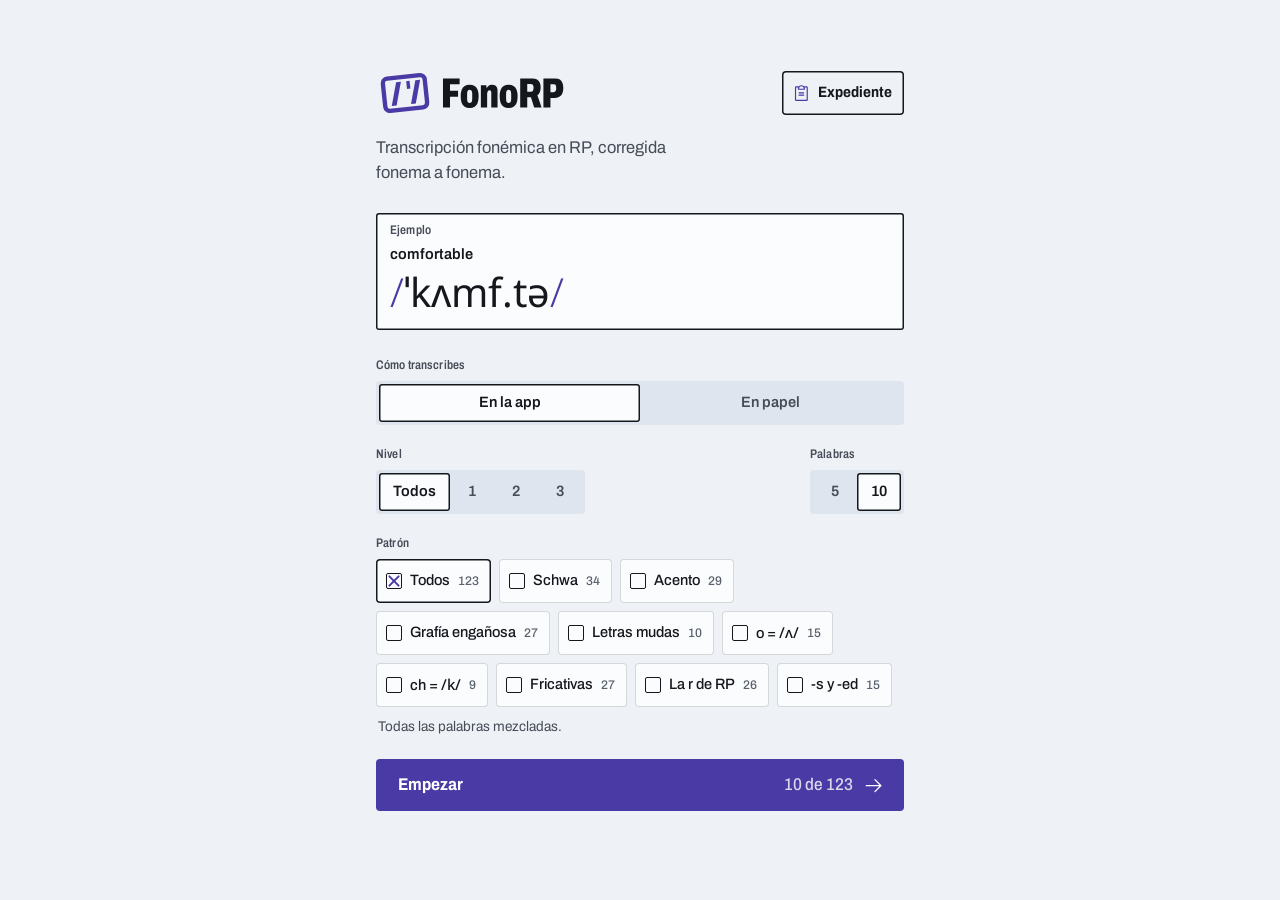
==== commit 969b4e67: "Expediente: progreso por palabra y estadísticas por patrón - Guarda intentos, aciertos y fecha por p" ====
--- a/index.html
+++ b/index.html
@@ -33,6 +33,8 @@
   <symbol id="i-arrow-right" viewBox="0 0 256 256"><path d="M221.66,133.66l-72,72a8,8,0,0,1-11.32-11.32L196.69,136H40a8,8,0,0,1,0-16H196.69L138.34,61.66a8,8,0,0,1,11.32-11.32l72,72A8,8,0,0,1,221.66,133.66Z"/></symbol>
   <symbol id="i-x" viewBox="0 0 256 256"><path d="M205.66,194.34a8,8,0,0,1-11.32,11.32L128,139.31,61.66,205.66a8,8,0,0,1-11.32-11.32L116.69,128,50.34,61.66A8,8,0,0,1,61.66,50.34L128,116.69l66.34-66.35a8,8,0,0,1,11.32,11.32L139.31,128Z"/></symbol>
   <symbol id="i-check" viewBox="0 0 256 256"><path d="M229.66,77.66l-128,128a8,8,0,0,1-11.32,0l-56-56a8,8,0,0,1,11.32-11.32L96,188.69,218.34,66.34a8,8,0,0,1,11.32,11.32Z"/></symbol>
+  <symbol id="i-clipboard" viewBox="0 0 256 256"><path d="M168,152a8,8,0,0,1-8,8H96a8,8,0,0,1,0-16h64A8,8,0,0,1,168,152Zm-8-40H96a8,8,0,0,0,0,16h64a8,8,0,0,0,0-16Zm56-64V216a16,16,0,0,1-16,16H56a16,16,0,0,1-16-16V48A16,16,0,0,1,56,32H92.26a47.92,47.92,0,0,1,71.48,0H200A16,16,0,0,1,216,48ZM96,64h64a32,32,0,0,0-64,0ZM200,48H173.25A47.93,47.93,0,0,1,176,64v8a8,8,0,0,1-8,8H88a8,8,0,0,1-8-8V64a47.930,47.930,0,0,1,2.75-16H56V216H200Z"/></symbol>
+  <symbol id="i-arrow-left" viewBox="0 0 256 256"><path d="M224,128a8,8,0,0,1-8,8H59.31l58.35,58.34a8,8,0,0,1-11.32,11.32l-72-72a8,8,0,0,1,0-11.32l72-72a8,8,0,0,1,11.32,11.32L59.31,120H216A8,8,0,0,1,224,128Z"/></symbol>
   <symbol id="i-redo" viewBox="0 0 256 256"><path d="M224,128a96,96,0,0,1-94.71,96H128A95.38,95.38,0,0,1,62.1,197.8a8,8,0,0,1,11-11.630A80,80,0,1,0,71.43,71.39a3.07,3.07,0,0,1-.26.25L44.59,96H72a8,8,0,0,1,0,16H24a8,8,0,0,1-8-8V56a8,8,0,0,1,16,0V85.8L60.25,60A96,96,0,0,1,224,128Z"/></symbol>
 </svg>
 
@@ -41,9 +43,14 @@
   <!-- ============ INICIO ============ -->
   <section class="view view-home" id="view-home" aria-labelledby="home-title">
     <header class="home-head">
+      <div class="home-top">
       <h1 class="brand" id="home-title">
         <svg class="brand-logo" viewBox="0 0 389 120" role="img" aria-label="FonoRP"><use href="#logo-mark" width="120" height="120"/><g class="brand-word" transform="translate(134 30)"><g transform="translate(0 60.00) scale(0.08746 -0.08746)"><path transform="translate(0 0)" d="M52.36981773376465 0V687.5386419296265H446.26868629455566V548.4954557418823H218.5931224822998V395.73493099212646H409.23835945129395V256.3875312805176H218.5931224822998V0Z"/><path transform="translate(444 0)" d="M239.21850395202637 -12Q169.24088287353516 -12 122.119375705719 17.128838539123535Q74.99786853790283 46.25767707824707 51.09414196014404 107.3412070274353Q27.190415382385254 168.42473697662354 27.190415382385254 263.634765625Q27.190415382385254 359.37708854675293 51.09414196014404 420.19447135925293Q74.99786853790283 481.01185417175293 122.119375705719 510.2752480506897Q169.24088287353516 539.5386419296265 239.21850395202637 539.5386419296265Q309.2922487258911 539.5386419296265 356.583779335022 510.2752480506897Q403.87530994415283 481.01185417175293 428.0128893852234 420.19447135925293Q452.15046882629395 359.37708854675293 452.15046882629395 263.634765625Q452.15046882629395 168.42473697662354 428.0128893852234 107.3412070274353Q403.87530994415283 46.25767707824707 356.583779335022 17.128838539123535Q309.2922487258911 -12 239.21850395202637 -12ZM239.21850395202637 105.51383590698242Q261.7506628036499 105.51383590698242 275.0692663192749 116.62418031692505Q288.3878698348999 127.73452472686768 294.27462244033813 153.4525351524353Q300.16137504577637 179.17054557800293 300.16137504577637 221.91098308563232V304.7237825393677Q300.16137504577637 348.20103645324707 294.27462244033813 373.76872396469116Q288.3878698348999 399.33641147613525 275.0692663192749 410.68060874938965Q261.7506628036499 422.02480602264404 239.21850395202637 422.02480602264404Q217.42316150665283 422.02480602264404 204.05353260040283 410.68060874938965Q190.68390369415283 399.33641147613525 184.93170642852783 373.76872396469116Q179.17950916290283 348.20103645324707 179.17950916290283 304.7237825393677V221.91098308563232Q179.17950916290283 179.17054557800293 184.93170642852783 153.4525351524353Q190.68390369415283 127.73452472686768 204.05353260040283 116.62418031692505Q217.42316150665283 105.51383590698242 239.21850395202637 105.51383590698242Z"/><path transform="translate(905 0)" d="M43.815903663635254 0V527.5386419296265H171.14583206176758L180.37197399139404 462.08924865722656H185.16152477264404Q198.7741003036499 488.3351106643677 216.89431190490723 505.59630012512207Q235.01452350616455 522.8574895858765 258.8271927833557 531.1980657577515Q282.6398620605469 539.5386419296265 311.8611354827881 539.5386419296265Q356.9914245605469 539.5386419296265 384.6387429237366 522.1639609336853Q412.28606128692627 504.78927993774414 425.14540243148804 471.38990688323975Q438.0047435760498 437.99053382873535 438.0047435760498 388.26592445373535V0H289.71899223327637V350.0168581008911Q289.71899223327637 363.0575351715088 287.33649158477783 373.360547542572Q284.9539909362793 383.66355991363525 279.8018503189087 390.96625328063965Q274.6497097015381 398.26894664764404 266.67297077178955 402.18321228027344Q258.696231842041 406.09747791290283 247.4368190765381 406.09747791290283Q228.62585163116455 406.09747791290283 216.27962636947632 393.35758924484253Q203.9334011077881 380.6177005767822 197.96946620941162 358.24430799484253Q192.00553131103516 335.87091541290283 192.00553131103516 305.33563804626465V0Z"/><path transform="translate(1366 0)" d="M239.21850395202637 -12Q169.24088287353516 -12 122.119375705719 17.128838539123535Q74.99786853790283 46.25767707824707 51.09414196014404 107.3412070274353Q27.190415382385254 168.42473697662354 27.190415382385254 263.634765625Q27.190415382385254 359.37708854675293 51.09414196014404 420.19447135925293Q74.99786853790283 481.01185417175293 122.119375705719 510.2752480506897Q169.24088287353516 539.5386419296265 239.21850395202637 539.5386419296265Q309.2922487258911 539.5386419296265 356.583779335022 510.2752480506897Q403.87530994415283 481.01185417175293 428.0128893852234 420.19447135925293Q452.15046882629395 359.37708854675293 452.15046882629395 263.634765625Q452.15046882629395 168.42473697662354 428.0128893852234 107.3412070274353Q403.87530994415283 46.25767707824707 356.583779335022 17.128838539123535Q309.2922487258911 -12 239.21850395202637 -12ZM239.21850395202637 105.51383590698242Q261.7506628036499 105.51383590698242 275.0692663192749 116.62418031692505Q288.3878698348999 127.73452472686768 294.27462244033813 153.4525351524353Q300.16137504577637 179.17054557800293 300.16137504577637 221.91098308563232V304.7237825393677Q300.16137504577637 348.20103645324707 294.27462244033813 373.76872396469116Q288.3878698348999 399.33641147613525 275.0692663192749 410.68060874938965Q261.7506628036499 422.02480602264404 239.21850395202637 422.02480602264404Q217.42316150665283 422.02480602264404 204.05353260040283 410.68060874938965Q190.68390369415283 399.33641147613525 184.93170642852783 373.76872396469116Q179.17950916290283 348.20103645324707 179.17950916290283 304.7237825393677V221.91098308563232Q179.17950916290283 179.17054557800293 184.93170642852783 153.4525351524353Q190.68390369415283 127.73452472686768 204.05353260040283 116.62418031692505Q217.42316150665283 105.51383590698242 239.21850395202637 105.51383590698242Z"/><path transform="translate(1827 0)" d="M52.36981773376465 0V687.5386419296265H331.50703525543213Q407.87269020080566 687.5386419296265 452.42734384536743 659.6333756446838Q496.9819974899292 631.7281093597412 516.3538236618042 584.3358769416809Q535.7256498336792 536.9436445236206 535.7256498336792 478.6104049682617Q535.7256498336792 417.85763931274414 517.5397715568542 368.49757289886475Q499.3538932800293 319.13750648498535 458.5272331237793 288.63107681274414L557.9939193725586 0H381.95472526550293L306.63794136047363 240.84206771850586H218.5931224822998V0ZM218.5931224822998 371.6081132888794H305.55768489837646Q339.3878984451294 371.6081132888794 353.880322933197 398.22391080856323Q368.37274742126465 424.83970832824707 368.37274742126465 465.7279453277588Q368.37274742126465 492.92401695251465 361.9583730697632 512.4032649993896Q355.5439987182617 531.8825130462646 341.7359004020691 542.7280468940735Q327.92780208587646 553.5735807418823 303.9430208206177 553.5735807418823H218.5931224822998Z"/><path transform="translate(2376 0)" d="M52.36981773376465 0V687.5386419296265H331.5780143737793Q398.9809284210205 687.5386419296265 441.1127643585205 659.41943359375Q483.2446002960205 631.3002252578735 503.08510160446167 580.6650390625Q522.9256029129028 530.0298528671265 522.9256029129028 462.27293491363525Q522.9256029129028 392.5352773666382 501.53111267089844 339.8783965110779Q480.13662242889404 287.2215156555176 437.5786862373352 257.4302897453308Q395.02075004577637 227.63906383514404 330.5784740447998 227.63906383514404H218.5931224822998V0ZM218.5931224822998 361.8046588897705H293.6000728607178Q326.6528606414795 361.8046588897705 340.8759641647339 388.3199791908264Q355.0990676879883 414.8352994918823 355.0990676879883 457.7870273590088Q355.0990676879883 488.6943073272705 349.10137367248535 509.7078437805176Q343.1036796569824 530.7213802337646 329.17954683303833 541.4124479293823Q315.25541400909424 552.103515625 291.44718742370605 552.103515625H218.5931224822998Z"/></g></g></svg>
       </h1>
+      <button class="btn-record" type="button" id="stats-btn">
+        <svg class="icon" aria-hidden="true"><use href="#i-clipboard"/></svg><span>Expediente</span>
+      </button>
+      </div>
       <p class="home-sub">Transcripción fonémica en RP, corregida fonema a fonema.</p>
     </header>
 
@@ -155,6 +162,47 @@
     </div>
   </section>
 
+  <!-- ============ EXPEDIENTE ============ -->
+  <section class="view view-stats" id="view-stats" aria-labelledby="stats-title">
+    <div class="stats">
+      <div class="stats-top">
+        <button class="icon-btn" type="button" id="stats-back" aria-label="Volver al inicio">
+          <svg class="icon" aria-hidden="true"><use href="#i-arrow-left"/></svg>
+        </button>
+        <h2 class="summary-title" id="stats-title">Expediente</h2>
+      </div>
+
+      <div class="paper-card" id="stats-empty" hidden>
+        <strong>Aún no hay ejercicios en tu expediente.</strong>
+        <p>Haz una tanda y aquí verás tu acierto por patrón y las palabras que más se te resisten.</p>
+        <button class="btn-primary stats-start" type="button" id="stats-start">Hacer una tanda</button>
+      </div>
+
+      <div class="stats-body" id="stats-body">
+        <div class="formhead stats-head">
+          <div class="fh-cell"><span class="field-label">Palabras practicadas</span><span class="fh-val" id="st-words"></span></div>
+          <div class="fh-cell"><span class="field-label">Intentos</span><span class="fh-val" id="st-attempts"></span></div>
+          <div class="fh-cell"><span class="field-label">Acierto</span><span class="fh-val" id="st-rate"></span></div>
+        </div>
+
+        <section class="stats-sec" aria-labelledby="st-pat-label">
+          <h3 class="field-label" id="st-pat-label">Acierto por patrón</h3>
+          <ul class="stats-patterns" id="stats-patterns"></ul>
+        </section>
+
+        <section class="stats-sec" id="stats-hard-sec" aria-labelledby="st-hard-label">
+          <h3 class="field-label" id="st-hard-label">Las que más fallas</h3>
+          <ul class="summary-misses" id="stats-hard"></ul>
+          <button class="btn-primary" type="button" id="stats-practice">
+            <svg class="icon" aria-hidden="true"><use href="#i-redo"/></svg><span id="stats-practice-label">Practicar estas</span>
+          </button>
+        </section>
+
+        <button class="btn-ghost stats-reset" type="button" id="stats-reset">Borrar expediente</button>
+      </div>
+    </div>
+  </section>
+
   <!-- ============ RESUMEN ============ -->
   <section class="view view-summary" id="view-summary" aria-labelledby="summary-title">
     <div class="summary">
--- a/styles.css
+++ b/styles.css
@@ -130,7 +130,8 @@
 .view { display: none; }
 body[data-view="home"] .view-home,
 body[data-view="drill"] .view-drill,
-body[data-view="summary"] .view-summary { display: grid; animation: view-in 240ms var(--ease-out); }
+body[data-view="summary"] .view-summary,
+body[data-view="stats"] .view-stats { display: grid; animation: view-in 240ms var(--ease-out); }
 @keyframes view-in { from { opacity: 0; transform: translateY(6px); } }
 
 /* ---------- Botones ---------- */
@@ -162,7 +163,16 @@
   max-width: 560px; margin: 0 auto; min-height: 100dvh; align-content: start; gap: 28px;
   padding: calc(var(--safe-t) + 36px) var(--gutter) calc(var(--safe-b) + 24px);
 }
+.home-top { display: flex; align-items: center; justify-content: space-between; gap: 12px; }
 .brand { margin: 0; line-height: 0; }
+.btn-record {
+  display: inline-flex; align-items: center; gap: 7px; min-height: 44px; padding: 0 12px 0 10px; border-radius: var(--r-ctl);
+  font-size: 15px; font-weight: 700; font-stretch: 88%; color: var(--ink); box-shadow: inset 0 0 0 var(--line) var(--rule);
+  transition: transform 140ms var(--ease-out), background-color 160ms ease;
+}
+.btn-record .icon { color: var(--stamp); }
+.btn-record:active { transform: scale(0.97); }
+@media (hover: hover) and (pointer: fine) { .btn-record:hover { background: var(--surface-2); } }
 .brand-logo { height: 58px; width: auto; color: var(--stamp); }
 .brand-word { fill: var(--ink); }
 .home-sub { margin: 14px 0 0; color: var(--muted); font-size: 17px; max-width: 34ch; }
@@ -465,6 +475,38 @@
 .summary-misses .ipa { font-size: 19px; color: var(--muted); }
 .summary-actions { display: grid; gap: 10px; margin-top: 14px; }
 
+/* ---------- Expediente ---------- */
+.view-stats { max-width: 560px; margin: 0 auto; min-height: 100dvh; padding: calc(var(--safe-t) + 24px) var(--gutter) calc(var(--safe-b) + 24px); }
+.stats { display: grid; gap: 18px; align-content: start; }
+.stats-top { display: flex; align-items: center; gap: 6px; margin-left: -10px; }
+.stats-body { display: grid; gap: 22px; }
+.stats-head { grid-template-columns: repeat(3, minmax(0, 1fr)); }
+.stats-head .fh-val { font-size: 22px; font-weight: 800; font-stretch: 75%; }
+.stats-sec { display: grid; gap: 8px; }
+.stats-sec h3 { margin: 0; }
+.stats-patterns {
+  list-style: none; margin: 0; padding: 0; display: grid;
+  box-shadow: inset 0 0 0 var(--line) var(--rule); border-radius: var(--r-box); background: var(--surface);
+}
+.stats-patterns li {
+  display: grid; grid-template-columns: minmax(0, 1fr) auto 3.4em 3.4em; align-items: center; gap: 10px; padding: 10px 12px; font-size: 15px;
+}
+.stats-patterns li + li { box-shadow: inset 0 var(--line) 0 var(--rule); }
+.stats-patterns li.is-none { color: var(--faint); }
+.st-name { font-weight: 600; min-width: 0; overflow: hidden; text-overflow: ellipsis; white-space: nowrap; }
+.st-ticks { display: inline-flex; gap: 2px; }
+.st-ticks i { width: 7px; height: 12px; border: 1.5px solid var(--rule); border-radius: 1px; }
+.st-ticks i.on { background: var(--ink); }
+.is-low .st-ticks i { border-color: var(--pen); }
+.is-low .st-ticks i.on { background: var(--pen); }
+.st-pct { font-weight: 800; font-stretch: 85%; text-align: right; font-variant-numeric: tabular-nums; }
+.is-low .st-pct { color: var(--pen); }
+.st-n { font-size: 13px; color: var(--muted); text-align: right; font-variant-numeric: tabular-nums; }
+.st-none { grid-column: 2 / -1; text-align: right; font-size: 13px; }
+.st-hard-r { display: grid; justify-items: end; gap: 1px; }
+.stats-reset { justify-self: center; color: var(--pen); }
+.stats-start { justify-self: start; margin-top: 10px; }
+
 /* ---------- Escritorio ---------- */
 @media (min-width: 900px) {
   .view-drill {
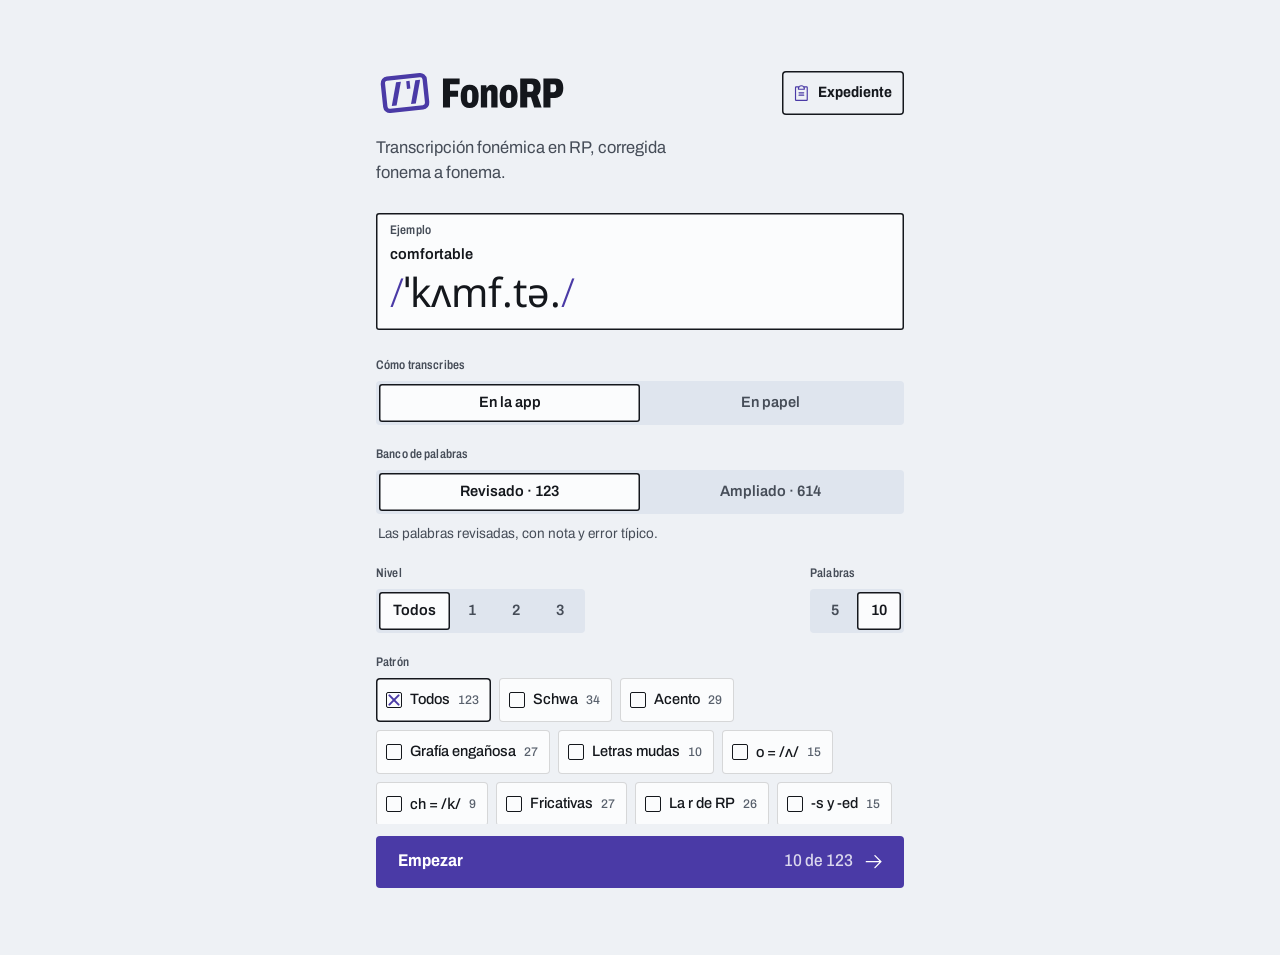
==== commit 55027ec6: "Banco ampliado sin revisar (Britfone + Wiktionary) y DESIGN.md completo - tools/importar.mjs: contra" ====
--- a/index.html
+++ b/index.html
@@ -68,6 +68,12 @@
         <div class="segmented mode" id="mode-seg" role="radiogroup" aria-label="Modo"></div>
       </fieldset>
 
+      <fieldset class="field" id="bank-field" hidden>
+        <legend class="field-label">Banco de palabras</legend>
+        <div class="segmented mode" id="bank-seg" role="radiogroup" aria-label="Banco de palabras"></div>
+        <p class="pattern-desc" id="bank-desc"></p>
+      </fieldset>
+
       <div class="field-row">
         <fieldset class="field">
           <legend class="field-label">Nivel</legend>
@@ -120,7 +126,7 @@
     <div class="stage" id="stage">
       <div class="stage-inner" id="stage-inner">
         <div class="prompt">
-          <div class="field-label">Palabra</div>
+          <div class="field-label" id="word-label">Palabra</div>
           <div class="prompt-row">
             <h2 class="word" id="word" lang="en"></h2>
             <button class="audio-btn" id="audio-btn" type="button" aria-label="Escuchar la palabra" hidden>
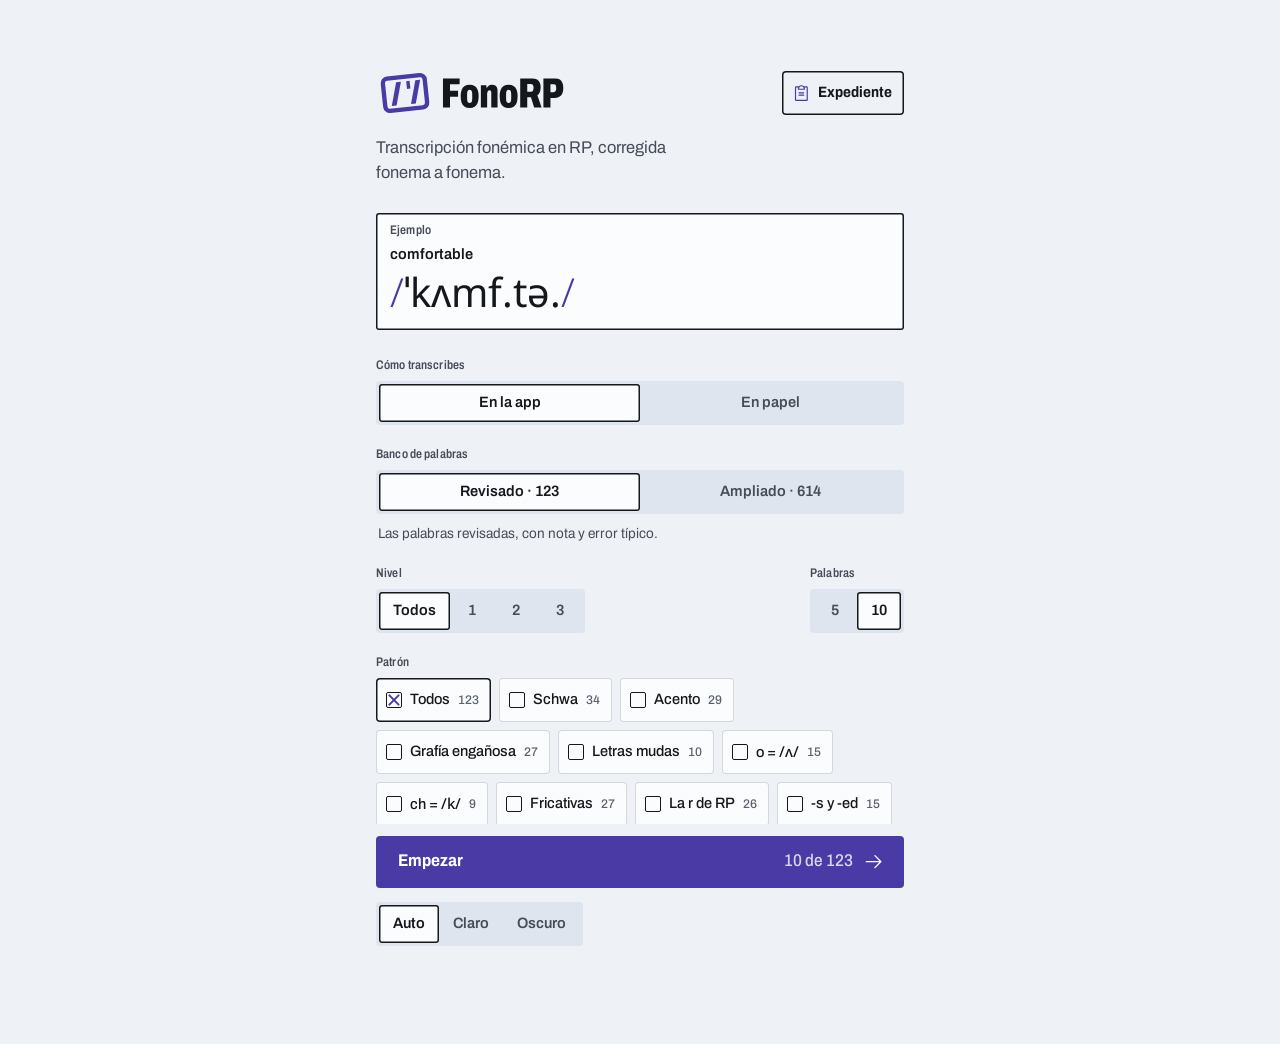
==== commit 44728d0f: "Apariencia: selector Auto / Claro / Oscuro El tema elegido se guarda en el móvil y se aplica antes d" ====
--- a/index.html
+++ b/index.html
@@ -15,6 +15,7 @@
 <link rel="manifest" href="manifest.webmanifest">
 <link rel="preload" href="fonts/archivo-latin-standard-normal.woff2" as="font" type="font/woff2" crossorigin>
 <link rel="preload" href="fonts/noto-sans-ipa-wght.woff2" as="font" type="font/woff2" crossorigin>
+<script>/* Tema elegido por el usuario, antes de pintar (evita el parpadeo) */try{var t=localStorage.getItem('fonorp.theme');if(t==='light'||t==='dark')document.documentElement.dataset.theme=t;}catch(e){}</script>
 <link rel="stylesheet" href="styles.css">
 </head>
 <body data-view="home">
@@ -91,6 +92,11 @@
         <p class="pattern-desc" id="pattern-desc"></p>
       </fieldset>
 
+      <fieldset class="field">
+        <legend class="field-label">Apariencia</legend>
+        <div class="segmented" id="theme-seg" role="radiogroup" aria-label="Apariencia"></div>
+      </fieldset>
+
       <button class="btn-primary btn-start" type="submit" id="start-btn">
         <span>Empezar</span>
         <span class="btn-count" id="start-count"></span>
--- a/styles.css
+++ b/styles.css
@@ -73,8 +73,9 @@
   --safe-b: env(safe-area-inset-bottom, 0px);
 }
 
+/* Modo oscuro: sigue al sistema salvo que el usuario fuerce un tema (data-theme en <html>). */
 @media (prefers-color-scheme: dark) {
-  :root {
+  :root:not([data-theme="light"]) {
     --bg: #111318;
     --surface: #191c23;
     --surface-2: #252a35;
@@ -105,6 +106,38 @@
     --shadow: 0 1px 2px rgb(0 0 0 / .35), 0 10px 28px rgb(0 0 0 / .3);
   }
 }
+:root[data-theme="dark"] {
+  --bg: #111318;
+  --surface: #191c23;
+  --surface-2: #252a35;
+  --ink: #e9edf3;
+  --muted: #b0b8c4;
+  --faint: #98a1ae;
+  --rule: #aeb7c4;
+  --rule-soft: rgb(233 237 243 / .14);
+  --stamp: #ab9ff2;
+  --stamp-ink: #17122f;
+  --stamp-soft: rgb(171 159 242 / .15);
+  --stamp-hover: #c0b6f6;
+  --pen: #ff7d61;
+  --pen-soft: rgb(255 125 97 / .13);
+  --warn: #e8b04b;
+  --warn-soft: rgb(232 176 75 / .14);
+  --tray: #08090c;
+  --z-vowel: #2e3a4d;
+  --z-diph: #3f3577;
+  --z-cons: #1a1d24;
+  --z-ink: #e9edf3;
+  --z-ex: #aab3bf;
+  --z-extra-line: #6b7482;
+  --z-extra-ink: #e9edf3;
+  --z-mark: #171a21;
+  --z-mark-ink: #ab9ff2;
+  --z-mark-ex: #a3abb7;
+  --shadow: 0 1px 2px rgb(0 0 0 / .35), 0 10px 28px rgb(0 0 0 / .3);
+}
+:root[data-theme="light"] { color-scheme: light; }
+:root[data-theme="dark"] { color-scheme: dark; }
 
 *, *::before, *::after { box-sizing: border-box; }
 html { -webkit-text-size-adjust: 100%; caret-color: var(--stamp); scrollbar-color: var(--rule-soft) transparent; }
